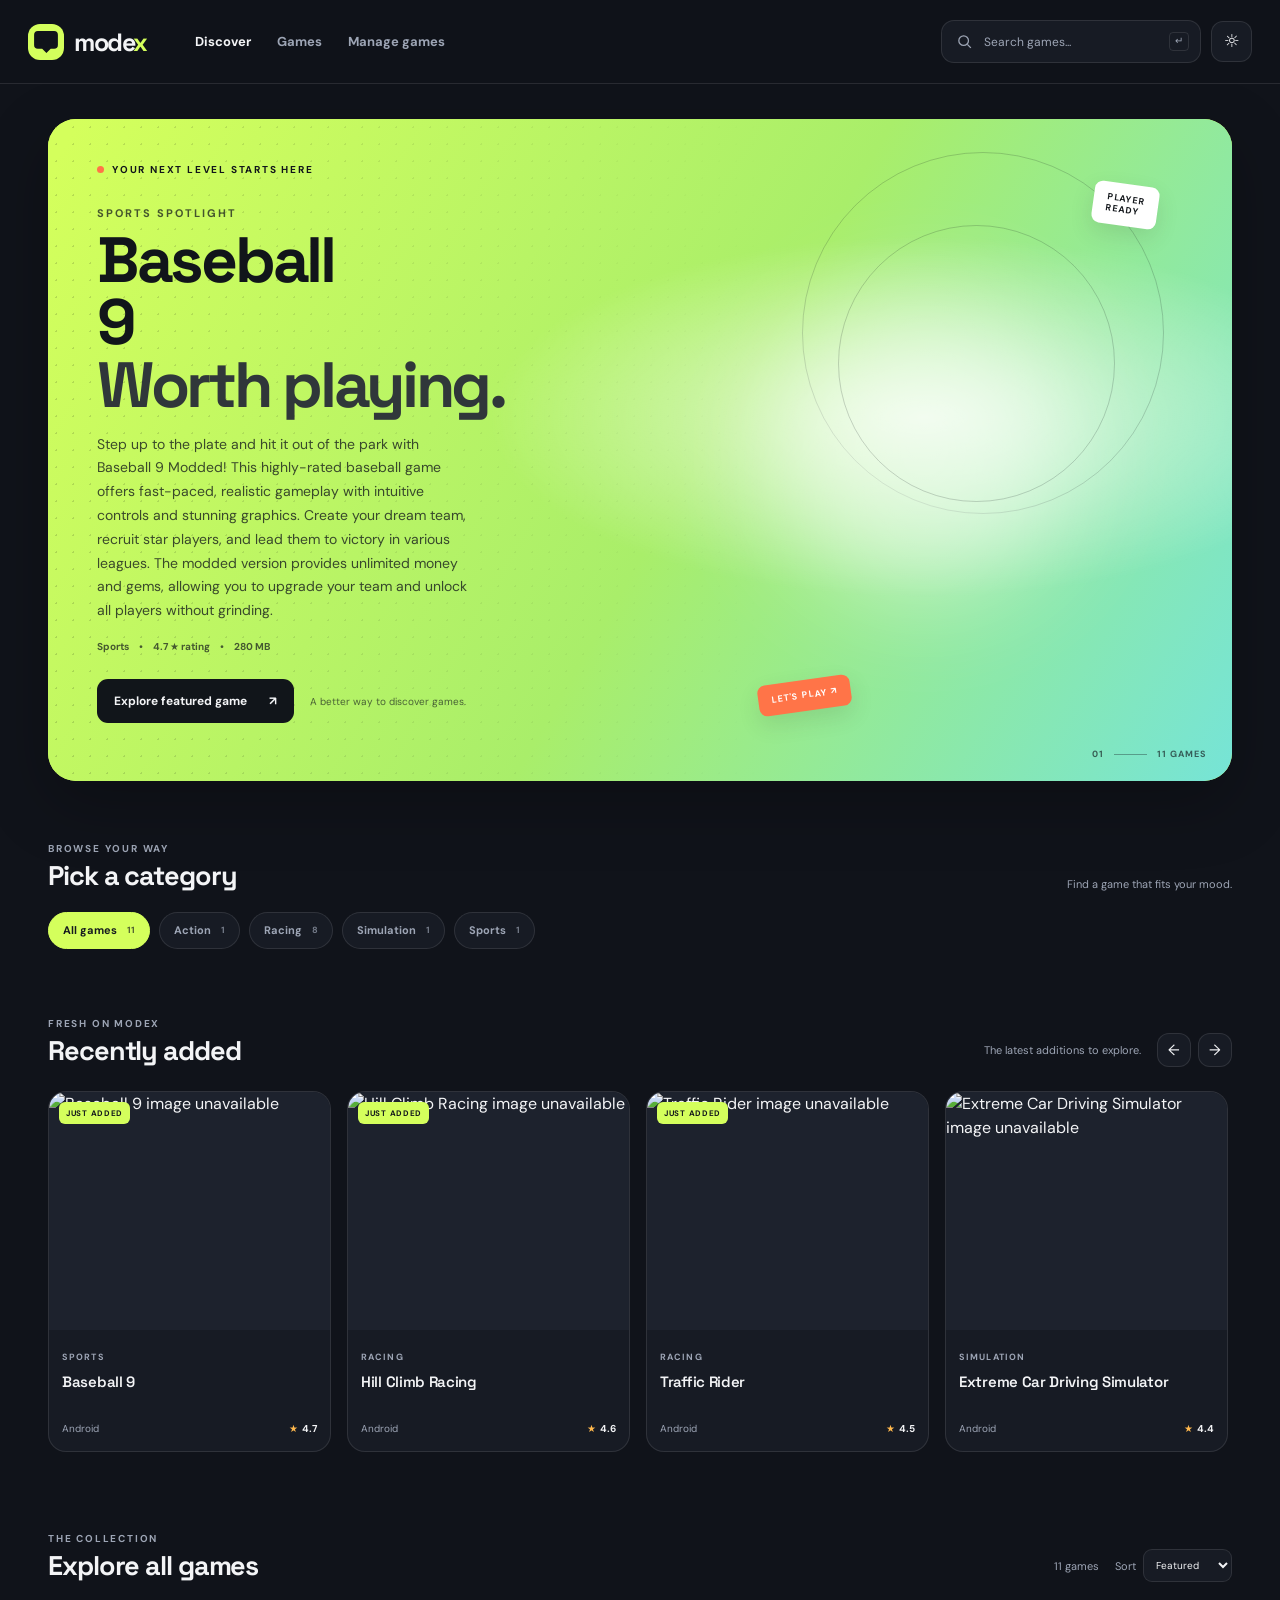
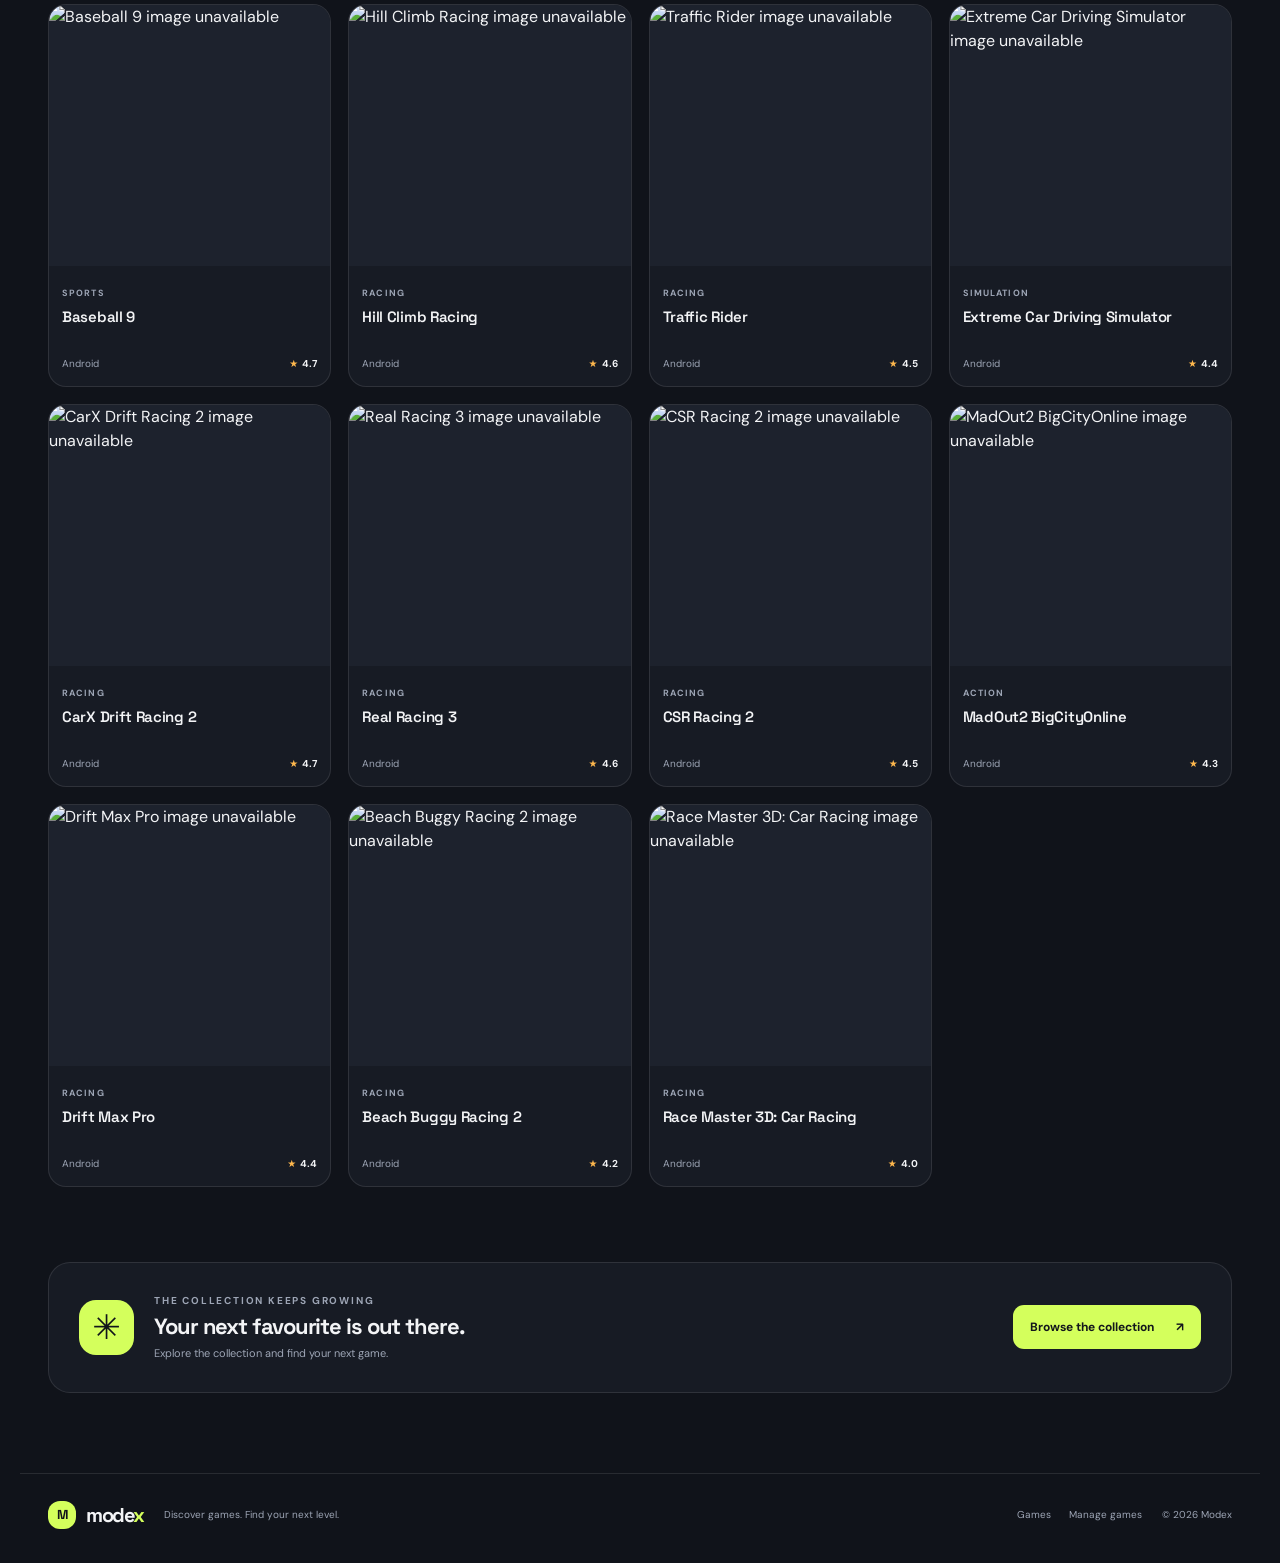
==== index.html @ 3b29550b "Add files via upload" ====
<!doctype html>
<html lang="en">
<head>
  <meta charset="utf-8">
  <meta name="viewport" content="width=device-width, initial-scale=1">
  <meta name="theme-color" content="#10131a">
  <meta name="description" content="Discover mobile games, browse categories, explore game details, and find your next favourite game on Modex.">
  <title>Modex — Discover your next game</title>
  <link rel="icon" href="images/Baseball%209.png" type="image/png">
  <link rel="stylesheet" href="style.css">
  <script src="app.js" defer></script>
</head>
<body data-page="home" data-base="./">
  <header class="site-header">
    <a class="brand" href="./" aria-label="Modex home"><span class="brand-mark"><svg viewBox="0 0 40 40" aria-hidden="true"><path d="M6 11.5a4.5 4.5 0 0 1 4.5-4.5h19a4.5 4.5 0 0 1 4.5 4.5v12a4.5 4.5 0 0 1-4.5 4.5h-4l-5 5-5-5h-5A4.5 4.5 0 0 1 6 23.5z" fill="currentColor"/><path d="M13 14v7m-3.5-3.5h7M26 15h.1M29 20h.1" stroke="#10131a" stroke-width="2.4" stroke-linecap="round"/></svg></span><span>mode<span class="brand-accent">x</span></span></a>
    <nav class="header-nav" aria-label="Main navigation"><a class="nav-link active" href="./">Discover</a><a class="nav-link" href="#games">Games</a><a class="nav-link" href="./admin.html">Manage games</a></nav>
    <div class="header-tools"><form class="search-box" id="searchForm" role="search"><svg viewBox="0 0 24 24" aria-hidden="true"><circle cx="10.8" cy="10.8" r="6.8"/><path d="m16 16 5 5"/></svg><input id="searchInput" name="q" type="search" placeholder="Search games..." aria-label="Search games"><kbd>↵</kbd></form><button class="icon-button" id="themeToggle" type="button" aria-label="Switch color theme" title="Switch theme"><span id="themeGlyph">☼</span></button></div>
  </header>

  <main class="page-wrap">
    <section class="hero" id="hero" aria-labelledby="heroTitle">
      <div class="hero-copy"><p class="eyebrow"><span class="eyebrow-dot"></span> YOUR NEXT LEVEL STARTS HERE</p><p class="hero-kicker" id="heroKicker">FEATURED GAME</p><h1 id="heroTitle">Find your<br><span>next obsession.</span></h1><p class="hero-description" id="heroDescription">Explore standout mobile games, discover new worlds, and pick your next challenge.</p><div class="hero-meta" id="heroMeta"><span>Mobile games</span><span>•</span><span>Fresh discoveries</span></div><div class="hero-actions"><a class="button button-light" href="#games" id="heroAction">Explore games <span aria-hidden="true">↗</span></a><span class="hero-note">A better way to discover games.</span></div></div>
      <div class="hero-art" id="heroArt" aria-hidden="true"><div class="hero-orbit orbit-one"></div><div class="hero-orbit orbit-two"></div><div class="hero-art-glow"></div><img id="heroImage" src="images/Baseball%209.png" alt="" fetchpriority="high"><span class="hero-sticker sticker-top">PLAYER<br>READY</span><span class="hero-sticker sticker-bottom">LET'S PLAY ↗</span></div>
      <div class="hero-index"><span id="heroIndex">01</span><span class="hero-index-line"></span><span id="heroTotal">11 GAMES</span></div>
    </section>

    <section class="section-block category-block" aria-labelledby="categoryHeading"><div class="section-heading compact-heading"><div><p class="section-overline">BROWSE YOUR WAY</p><h2 id="categoryHeading">Pick a category</h2></div><span class="heading-aside">Find a game that fits your mood.</span></div><div class="category-list" id="categoryList" aria-label="Filter games by category"><button class="category-chip selected" data-category="all" type="button">All games</button></div></section>

    <section class="section-block" id="new-games" aria-labelledby="newHeading"><div class="section-heading"><div><p class="section-overline">FRESH ON MODEX</p><h2 id="newHeading">Recently added</h2></div><div class="section-controls"><span class="heading-aside">The latest additions to explore.</span><div class="rail-controls"><button class="icon-button rail-button" id="railPrev" type="button" aria-label="Scroll recent games left">←</button><button class="icon-button rail-button" id="railNext" type="button" aria-label="Scroll recent games right">→</button></div></div></div><div class="game-rail" id="recentGames" aria-live="polite"><div class="loading-state">Loading games…</div></div></section>

    <section class="section-block catalog-section" id="games" aria-labelledby="gamesHeading"><div class="section-heading"><div><p class="section-overline">THE COLLECTION</p><h2 id="gamesHeading">Explore all games</h2></div><div class="catalog-tools"><span id="resultsCount" class="results-count">11 games</span><label class="sort-control">Sort <select id="sortSelect" aria-label="Sort games"><option value="featured">Featured</option><option value="name">Name A–Z</option><option value="rating">Top rating</option></select></label></div></div><div class="game-grid" id="gameGrid"><div class="loading-state">Loading games…</div></div><p class="empty-state hidden" id="emptyState">No games match that search. Try another title or category.</p></section>

    <section class="bottom-banner"><div class="banner-spark">✳</div><div><p class="section-overline">THE COLLECTION KEEPS GROWING</p><h2>Your next favourite is out there.</h2><p>Explore the collection and find your next game.</p></div><a href="#games" class="button button-dark">Browse the collection <span aria-hidden="true">↗</span></a></section>
  </main>
  <footer class="site-footer"><a class="brand footer-brand" href="./"><span class="brand-mark">M</span><span>mode<span class="brand-accent">x</span></span></a><p>Discover games. Find your next level.</p><div class="footer-links"><a href="#games">Games</a><a href="./admin.html">Manage games</a></div><span class="copyright">© <span id="currentYear">2026</span> Modex</span></footer>
</body>
</html>
---- style.css ----
@import url('https://fonts.googleapis.com/css2?family=DM+Sans:wght@400;500;600;700&family=Space+Grotesk:wght@400;500;600;700&display=swap');
:root{color-scheme:dark;--bg:#10131a;--panel:#171b24;--panel2:#1d222d;--ink:#f3f4f6;--muted:#9da5b5;--line:rgba(255,255,255,.1);--lime:#d4ff5c;--orange:#ff7448;--cyan:#76e4d7;--shadow:0 22px 65px rgba(0,0,0,.25);--page:1240px}
[data-theme="light"]{color-scheme:light;--bg:#f5f5f0;--panel:#fff;--panel2:#eeefe7;--ink:#191d24;--muted:#656d79;--line:rgba(22,27,37,.12);--lime:#c9f442;--orange:#e8552c;--cyan:#1b9c90;--shadow:0 22px 65px rgba(15,22,30,.09)}
*{box-sizing:border-box}html{scroll-behavior:smooth;scroll-padding-top:105px}body{margin:0;background:var(--bg);color:var(--ink);font-family:'DM Sans',system-ui,sans-serif;line-height:1.5;transition:background .2s,color .2s}a{color:inherit;text-decoration:none}button,input,select,textarea{font:inherit}button,a,select{-webkit-tap-highlight-color:transparent}button{color:inherit}button:focus-visible,a:focus-visible,input:focus-visible,select:focus-visible,textarea:focus-visible{outline:3px solid var(--cyan);outline-offset:3px}.site-header{height:84px;border-bottom:1px solid var(--line);display:flex;align-items:center;gap:48px;padding:0 max(28px,calc((100vw - var(--page))/2));position:sticky;top:0;z-index:50;background:color-mix(in srgb,var(--bg) 90%,transparent);backdrop-filter:blur(18px)}.brand{display:flex;align-items:center;gap:10px;font:700 25px 'Space Grotesk',sans-serif;letter-spacing:-1.5px;white-space:nowrap}.brand-mark{width:36px;height:36px;background:var(--lime);color:#10131a;border-radius:12px;display:grid;place-items:center;font-weight:700;letter-spacing:-1px}.brand-mark svg{width:34px;height:34px}.brand-accent{color:var(--lime)}.header-nav{display:flex;align-items:center;gap:26px}.nav-link{color:var(--muted);font-size:13px;font-weight:700;transition:color .2s}.nav-link:hover,.nav-link.active{color:var(--ink)}.header-tools{display:flex;align-items:center;gap:10px;margin-left:auto}.search-box{height:43px;width:min(260px,28vw);display:flex;align-items:center;gap:9px;padding:0 11px 0 14px;background:var(--panel);border:1px solid var(--line);border-radius:13px}.search-box svg{width:17px;height:17px;fill:none;stroke:var(--muted);stroke-width:1.8;flex-shrink:0}.search-box input{min-width:0;width:100%;outline:none;border:0;color:var(--ink);background:transparent;font-size:12px}.search-box input::placeholder{color:var(--muted)}kbd{font-size:10px;color:var(--muted);border:1px solid var(--line);padding:1px 5px;border-radius:4px}.icon-button{width:41px;height:41px;border:1px solid var(--line);border-radius:12px;background:var(--panel);display:grid;place-items:center;cursor:pointer;font-size:18px;transition:transform .2s,border-color .2s}.icon-button:hover{transform:translateY(-2px);border-color:var(--lime)}.page-wrap{max-width:var(--page);padding:35px 28px 80px;margin:0 auto}.hero{min-height:410px;border-radius:28px;position:relative;overflow:hidden;isolation:isolate;background:#d4ff5c;color:#11151a;display:grid;grid-template-columns:1.06fr .94fr;box-shadow:var(--shadow)}.hero:before{content:"";position:absolute;inset:0;z-index:-1;background:radial-gradient(ellipse at 74% 45%,rgba(255,255,255,.75),transparent 35%),linear-gradient(120deg,#d4ff5c 2%,#a9ee6a 54%,#76e4d7 100%)}.hero:after{content:"";position:absolute;z-index:-1;inset:0;opacity:.15;background-image:radial-gradient(#111 1px,transparent 1px);background-size:17px 17px;mask-image:linear-gradient(90deg,#000,transparent 62%)}.hero-copy{padding:43px 0 58px 49px;position:relative;z-index:3;max-width:550px}.eyebrow,.section-overline{font-size:10px;letter-spacing:1.8px;font-weight:700;margin:0 0 10px}.eyebrow{display:flex;align-items:center;gap:8px}.eyebrow-dot{width:7px;height:7px;background:var(--orange);border-radius:50%}.hero-kicker{font-size:11px;font-weight:700;letter-spacing:2px;margin:28px 0 7px;color:rgba(17,21,26,.72)}h1,h2,h3,p{margin-top:0}.hero h1{font:700 clamp(42px,5vw,65px)/.98 'Space Grotesk',sans-serif;letter-spacing:-3.3px;margin:0 0 16px}.hero h1 span{color:#30373a}.hero-description{font-size:14px;line-height:1.7;color:rgba(17,21,26,.77);max-width:370px;margin-bottom:16px}.hero-meta{display:flex;align-items:center;gap:10px;font-size:10px;font-weight:700;color:rgba(17,21,26,.7)}.hero-actions{display:flex;align-items:center;gap:16px;margin-top:25px}.button{display:inline-flex;align-items:center;justify-content:center;gap:22px;padding:13px 17px;border-radius:11px;font-size:12px;font-weight:700;transition:transform .2s,filter .2s}.button:hover{transform:translateY(-2px);filter:brightness(1.04)}.button-light{background:#11151a;color:#f3f4f6}.button-dark{background:var(--lime);color:#13171c}.hero-note{font-size:10px;color:rgba(17,21,26,.65)}.hero-art{position:absolute;inset:0 0 0 48%;display:grid;place-items:center;overflow:hidden}.hero-art:before{content:"";position:absolute;width:360px;height:360px;border:1px solid rgba(15,20,24,.18);border-radius:50%;right:11%;top:5%}.hero-art:after{content:"";position:absolute;width:275px;height:275px;border:1px solid rgba(15,20,24,.18);border-radius:50%;right:19%;top:16%}.hero-art-glow{position:absolute;width:290px;height:290px;background:rgba(255,255,255,.5);filter:blur(55px);border-radius:50%}.hero-art img{position:relative;z-index:2;width:clamp(205px,27vw,300px);height:clamp(205px,27vw,300px);object-fit:cover;border:8px solid rgba(255,255,255,.6);border-radius:33%;transform:rotate(7deg);box-shadow:0 32px 60px rgba(22,40,23,.25)}.hero-sticker{position:absolute;z-index:3;font-size:9px;line-height:1.2;font-weight:700;letter-spacing:1px;padding:10px 13px;background:#fff;color:#15191d;border-radius:8px;box-shadow:0 9px 22px #38462a22}.sticker-top{top:65px;right:12%;transform:rotate(8deg)}.sticker-bottom{bottom:70px;left:23%;background:var(--orange);color:#fff;transform:rotate(-8deg)}.hero-index{position:absolute;right:25px;bottom:20px;display:flex;align-items:center;gap:10px;font-size:9px;font-weight:700;letter-spacing:1px;color:rgba(17,21,26,.65);z-index:4}.hero-index-line{height:1px;width:33px;background:rgba(17,21,26,.35)}.section-block{margin-top:60px}.section-heading{display:flex;align-items:flex-end;justify-content:space-between;gap:20px;margin-bottom:22px}.section-overline{color:var(--muted);margin-bottom:4px}.section-heading h2,.bottom-banner h2{font:700 27px/1.2 'Space Grotesk',sans-serif;letter-spacing:-1.1px;margin:0}.heading-aside{color:var(--muted);font-size:11px}.compact-heading{margin-bottom:17px}.category-list{display:flex;gap:9px;overflow-x:auto;padding:3px 0 7px;scrollbar-width:none}.category-list::-webkit-scrollbar{display:none}.category-chip{display:flex;align-items:center;gap:10px;white-space:nowrap;border:1px solid var(--line);border-radius:100px;padding:9px 14px;background:var(--panel);color:var(--muted);font-size:11px;font-weight:700;cursor:pointer;transition:all .2s}.category-chip:hover,.category-chip.selected{background:var(--lime);border-color:var(--lime);color:#161a1f}.chip-count{font-size:9px;opacity:.7}.section-controls,.catalog-tools{display:flex;align-items:center;gap:16px}.rail-controls{display:flex;gap:7px}.rail-button{width:34px;height:34px;font-size:15px}.game-rail{display:grid;grid-auto-columns:calc((100% - 48px)/4);grid-auto-flow:column;gap:16px;overflow-x:auto;padding:2px 2px 13px;scroll-snap-type:x mandatory;scrollbar-width:thin;scrollbar-color:var(--line) transparent}.game-card{min-width:0;scroll-snap-align:start;border:1px solid var(--line);background:var(--panel);border-radius:18px;overflow:hidden;transition:transform .2s,border-color .2s,background .2s;position:relative}.game-card:hover{transform:translateY(-4px);border-color:color-mix(in srgb,var(--lime) 60%,var(--line))}.game-card-link{display:block;height:100%}.game-card-image{display:block;width:100%;aspect-ratio:1.18;object-fit:cover;background:var(--panel2)}.game-card-body{padding:13px 13px 15px}.game-category{display:inline-block;color:var(--muted);text-transform:uppercase;letter-spacing:1.1px;font-size:9px;font-weight:700;margin-bottom:7px}.game-card h3{font:600 15px/1.35 'Space Grotesk',sans-serif;letter-spacing:-.3px;margin:0 0 9px;min-height:40px}.game-card-meta{display:flex;align-items:center;justify-content:space-between;gap:8px;font-size:10px;color:var(--muted)}.rating{color:var(--ink);display:flex;align-items:center;gap:4px;font-weight:700}.rating-star{color:#ffb84d}.new-tag{position:absolute;left:10px;top:10px;padding:5px 7px;font-size:8px;letter-spacing:.7px;font-weight:700;background:var(--lime);color:#13171c;border-radius:6px}.catalog-section{margin-top:66px}.catalog-tools{font-size:11px;color:var(--muted)}.results-count{white-space:nowrap}.sort-control{display:flex;align-items:center;gap:7px}.sort-control select{background:var(--panel);color:var(--ink);border:1px solid var(--line);border-radius:9px;padding:8px;font-size:10px}.game-grid{display:grid;grid-template-columns:repeat(4,minmax(0,1fr));gap:17px}.game-grid .game-card-image{aspect-ratio:1.08}.empty-state{text-align:center;padding:45px 15px;color:var(--muted);border:1px dashed var(--line);border-radius:16px}.hidden{display:none!important}.loading-state{padding:28px;color:var(--muted);font-size:12px}.bottom-banner{display:flex;align-items:center;gap:20px;margin-top:75px;padding:30px;border:1px solid var(--line);border-radius:22px;background:var(--panel);position:relative;overflow:hidden}.banner-spark{width:55px;height:55px;flex-shrink:0;display:grid;place-items:center;border-radius:17px;background:var(--lime);color:#11151a;font-size:34px}.bottom-banner>div:nth-child(2){flex:1}.bottom-banner h2{font-size:22px;margin-bottom:6px}.bottom-banner p:last-child{font-size:11px;color:var(--muted);margin:0}.bottom-banner .section-overline{margin-bottom:5px}.site-footer{max-width:var(--page);margin:0 auto;border-top:1px solid var(--line);padding:27px 28px 34px;display:flex;align-items:center;gap:20px;color:var(--muted);font-size:10px}.footer-brand{color:var(--ink);font-size:20px}.footer-brand .brand-mark{width:28px;height:28px;font-size:13px}.site-footer p{margin:0}.footer-links{display:flex;gap:18px;margin-left:auto}.footer-links a:hover{color:var(--ink)}.copyright{white-space:nowrap}.game-detail-wrap{max-width:var(--page);margin:0 auto;padding:28px 28px 75px}.breadcrumb{display:flex;align-items:center;gap:8px;color:var(--muted);font-size:11px;margin:0 0 20px}.breadcrumb a:hover{color:var(--ink)}.detail-hero{position:relative;overflow:hidden;isolation:isolate;border-radius:26px;min-height:360px;background:#d4ff5c;color:#12161b;padding:32px;display:grid;grid-template-columns:1.08fr .92fr;gap:30px;align-items:center}.detail-hero:before{content:"";position:absolute;inset:0;z-index:-1;background:radial-gradient(circle at 78% 45%,rgba(255,255,255,.8),transparent 28%),linear-gradient(120deg,#d4ff5c,#a6ed72 53%,#76e4d7)}.detail-copy{max-width:610px;position:relative;z-index:2}.detail-copy .eyebrow{color:#303a2c}.detail-category{font-size:10px;font-weight:700;letter-spacing:1.6px;text-transform:uppercase;margin:22px 0 8px;color:#34402d}.detail-title{font:700 clamp(36px,5vw,59px)/1.02 'Space Grotesk',sans-serif;letter-spacing:-2.8px;margin:0 0 12px;overflow-wrap:anywhere}.detail-intro{font-size:13px;line-height:1.8;max-width:530px;color:#29322a}.detail-pills{display:flex;flex-wrap:wrap;gap:8px;margin-top:18px}.detail-pill{border:1px solid rgba(17,21,26,.25);border-radius:8px;padding:7px 10px;font-size:10px;font-weight:700}.detail-actions{display:flex;gap:10px;flex-wrap:wrap;margin-top:23px}.detail-image-frame{position:relative;display:grid;place-items:center;min-height:280px}.detail-image-frame:before,.detail-image-frame:after{content:"";position:absolute;aspect-ratio:1;border:1px solid #18201928;border-radius:50%;width:100%;max-width:340px}.detail-image-frame:after{max-width:255px}.detail-image{position:relative;z-index:2;width:min(250px,75%);aspect-ratio:1;object-fit:cover;border:8px solid #ffffffa8;border-radius:27%;transform:rotate(5deg);box-shadow:0 24px 50px #24381e30}.detail-content-grid{display:grid;grid-template-columns:minmax(0,1.5fr) minmax(240px,.7fr);gap:22px;margin-top:26px;align-items:start}.detail-main-column,.detail-side-card{border:1px solid var(--line);background:var(--panel);border-radius:18px;padding:25px}.detail-main-column h2,.detail-side-card h2{font:700 21px 'Space Grotesk',sans-serif;letter-spacing:-.6px;margin:0 0 14px}.detail-main-column p{font-size:13px;line-height:1.85;color:var(--muted);margin-bottom:24px}.feature-list{list-style:none;padding:0;margin:0 0 25px;display:grid;grid-template-columns:1fr 1fr;gap:10px}.feature-list li{display:flex;gap:9px;font-size:12px;padding:13px;background:var(--panel2);border-radius:10px}.feature-list li:before{content:"✓";color:var(--cyan);font-weight:700}.feature-list li:last-child{margin-bottom:0}.detail-facts{display:grid;gap:0;margin:0}.detail-fact{display:flex;justify-content:space-between;gap:18px;padding:13px 0;border-bottom:1px solid var(--line);font-size:12px}.detail-fact:last-child{border-bottom:0}.detail-fact dt{color:var(--muted)}.detail-fact dd{margin:0;text-align:right;font-weight:700;overflow-wrap:anywhere}.download-panel{background:var(--lime);color:#14181c;border-radius:16px;padding:19px;margin-bottom:16px}.download-panel h2{font:700 19px 'Space Grotesk',sans-serif;margin:0 0 7px}.download-panel p{font-size:11px;line-height:1.65;margin:0 0 14px;color:#303a2b}.download-panel .button{background:#14181c;color:#fff;width:100%;justify-content:space-between}.small-note{font-size:10px;line-height:1.6;color:var(--muted)}.related-section{margin-top:48px}.related-grid{display:grid;grid-template-columns:repeat(4,minmax(0,1fr));gap:15px}.game-hero-placeholder{padding:40px;border-radius:20px;background:var(--panel);color:var(--muted)}.admin-wrap{max-width:1000px;min-height:70vh;margin:0 auto;padding:38px 26px 80px}.admin-intro{padding:30px;border-radius:22px;background:var(--panel);border:1px solid var(--line);margin-bottom:22px}.admin-intro h1{font:700 35px 'Space Grotesk',sans-serif;letter-spacing:-1.6px;margin:6px 0 8px}.admin-intro p{font-size:12px;color:var(--muted);max-width:650px;margin:0}.admin-notice{border-left:3px solid var(--orange);background:var(--panel2);padding:13px 15px;margin-top:17px;font-size:11px;line-height:1.7;color:var(--muted)}.admin-panel{border:1px solid var(--line);background:var(--panel);border-radius:18px;padding:22px;margin:18px 0}.admin-panel h2{font:700 20px 'Space Grotesk',sans-serif;margin:0 0 14px}.admin-form-grid{display:grid;grid-template-columns:1fr 1fr;gap:14px}.field{display:grid;gap:6px}.field.full{grid-column:1/-1}.field label{font-size:11px;font-weight:700;color:var(--muted)}.field input,.field textarea,.field select{width:100%;padding:11px 12px;border:1px solid var(--line);border-radius:10px;background:var(--bg);color:var(--ink);font-size:12px}.field textarea{min-height:80px;resize:vertical}.admin-actions{display:flex;flex-wrap:wrap;gap:9px;margin-top:16px}.admin-button{padding:10px 14px;border-radius:10px;border:1px solid var(--line);background:var(--panel2);font-size:11px;font-weight:700;cursor:pointer}.admin-button.primary{background:var(--lime);border-color:var(--lime);color:#11151a}.admin-button.danger{color:#ff9a83}.admin-games-list{display:grid;gap:8px}.admin-game-row{display:flex;align-items:center;gap:12px;padding:10px;border-radius:11px;background:var(--panel2)}.admin-game-row img{width:42px;height:42px;border-radius:9px;object-fit:cover}.admin-game-row .row-copy{flex:1;min-width:0}.admin-game-row strong{display:block;font-size:12px}.admin-game-row small{display:block;color:var(--muted);font-size:10px}.admin-status{font-size:11px;color:var(--muted);margin-top:10px;min-height:18px}.admin-status.error{color:#ff8d7a}.admin-status.success{color:var(--cyan)}
@media(max-width:1050px){.site-header{gap:25px}.header-nav{gap:17px}.game-rail{grid-auto-columns:calc((100% - 32px)/3)}.game-grid,.related-grid{grid-template-columns:repeat(3,minmax(0,1fr))}.hero-copy{padding-left:35px}.hero-art{left:47%}.hero h1{font-size:54px}}
@media(max-width:760px){.site-header{height:auto;min-height:72px;flex-wrap:wrap;gap:12px;padding:14px 18px}.brand{font-size:23px}.header-nav{order:3;width:100%;gap:23px;padding:3px 0 1px}.nav-link{font-size:12px}.header-tools{gap:7px}.search-box{width:clamp(145px,42vw,260px);height:39px}.icon-button{width:39px;height:39px}.page-wrap{padding:22px 17px 56px}.hero{min-height:540px;display:block;border-radius:23px}.hero-copy{padding:29px 25px 0;max-width:100%}.eyebrow{font-size:9px}.hero-kicker{margin-top:19px}.hero h1{font-size:48px;letter-spacing:-2.6px}.hero-description{font-size:12px;max-width:310px}.hero-actions{margin-top:17px}.hero-art{inset:44% 0 0 0;align-items:center}.hero-art:before{width:260px;height:260px;right:16%;top:0}.hero-art:after{width:205px;height:205px;right:23%;top:10%}.hero-art img{width:190px;height:190px}.hero-sticker{font-size:8px;padding:8px 10px}.sticker-top{top:20px;right:12%}.sticker-bottom{bottom:25px;left:13%}.hero-index{bottom:13px;right:14px}.section-block{margin-top:42px}.section-heading{align-items:flex-start;gap:13px;flex-direction:column;margin-bottom:17px}.section-heading h2{font-size:24px}.heading-aside{font-size:10px}.section-controls{width:100%;justify-content:space-between}.catalog-tools{width:100%;justify-content:space-between}.game-rail{grid-auto-columns:calc((100% - 14px)/2);gap:12px}.game-grid,.related-grid{grid-template-columns:repeat(2,minmax(0,1fr));gap:12px}.game-card{border-radius:14px}.game-card-body{padding:11px}.game-card h3{font-size:13px;min-height:35px}.game-card-meta{font-size:9px}.game-grid .game-card-image{aspect-ratio:1}.bottom-banner{align-items:flex-start;flex-wrap:wrap;padding:22px;margin-top:50px}.banner-spark{width:42px;height:42px;font-size:25px;border-radius:13px}.bottom-banner>div:nth-child(2){min-width:70%}.bottom-banner h2{font-size:19px}.bottom-banner .button{margin-left:0}.site-footer{padding:22px 17px 28px;flex-wrap:wrap;gap:13px}.site-footer p{width:calc(100% - 150px);text-align:right}.footer-links{margin:0;order:3;width:100%}.copyright{margin-left:auto}.game-detail-wrap{padding:20px 17px 55px}.detail-hero{padding:25px 22px 18px;display:flex;flex-direction:column;align-items:stretch;gap:5px;border-radius:22px}.detail-title{font-size:43px;letter-spacing:-2px}.detail-intro{font-size:12px}.detail-image-frame{min-height:210px}.detail-image{width:170px}.detail-image-frame:before{width:230px}.detail-image-frame:after{width:180px}.detail-content-grid{grid-template-columns:1fr;gap:13px;margin-top:15px}.detail-main-column,.detail-side-card{padding:19px}.detail-main-column h2,.detail-side-card h2{font-size:19px}.feature-list{grid-template-columns:1fr}.related-section{margin-top:38px}.admin-wrap{padding:25px 17px 55px}.admin-intro{padding:22px}.admin-intro h1{font-size:29px}.admin-panel{padding:17px}.admin-form-grid{grid-template-columns:1fr}.field.full{grid-column:auto}}
@media(max-width:390px){.header-nav{gap:16px}.nav-link{font-size:11px}.search-box{width:145px}.hero h1{font-size:42px}.hero{min-height:520px}.hero-art{top:48%}.hero-art img{width:166px;height:166px}.detail-title{font-size:36px}.game-grid{gap:9px}.game-card-body{padding:9px}.game-card h3{font-size:12px}.footer-links{gap:12px}}
@media(prefers-reduced-motion:reduce){*,*::before,*::after{scroll-behavior:auto!important;transition:none!important;animation:none!important}}
.button-disabled{background:var(--panel2);color:var(--muted);cursor:not-allowed;justify-content:center}.screenshot-gallery{display:grid;grid-template-columns:repeat(3,minmax(0,1fr));gap:14px}.screenshot-card{margin:0;overflow:hidden;border-radius:16px;border:1px solid var(--line);background:var(--panel)}.screenshot-card img{display:block;width:100%;aspect-ratio:9/16;max-height:390px;object-fit:cover}@media(max-width:760px){.screenshot-gallery{grid-template-columns:repeat(2,minmax(0,1fr));gap:10px}.screenshot-card img{max-height:300px}}
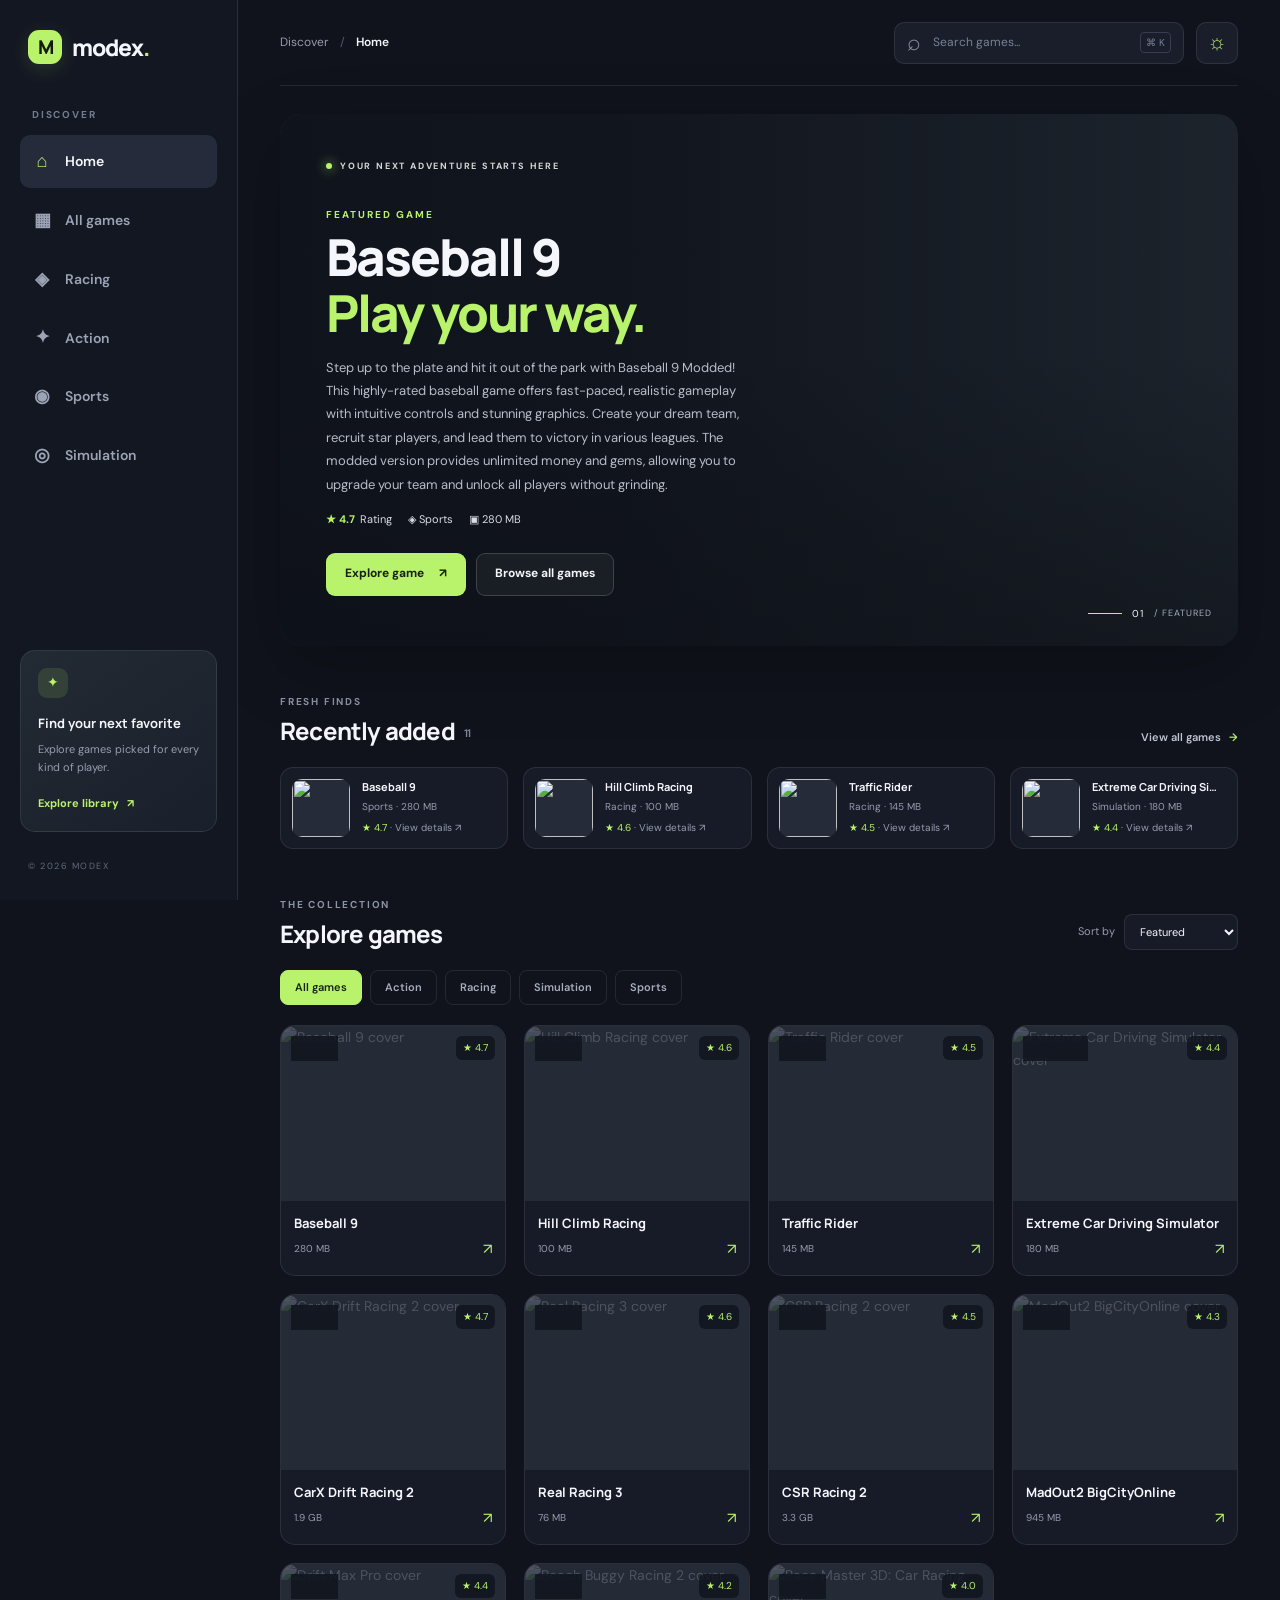
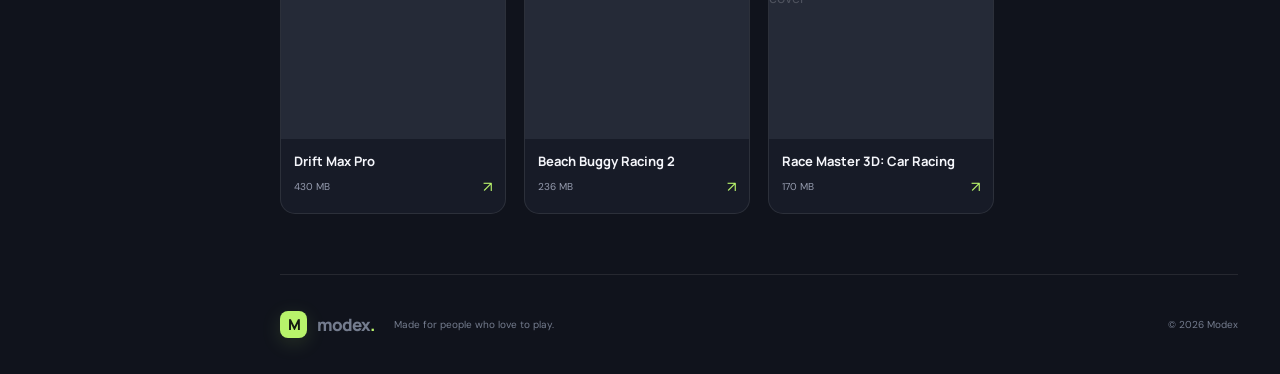
==== commit 2ef3974b: "Add files via upload" ====
--- a/index.html
+++ b/index.html
@@ -1,37 +1,36 @@
 <!doctype html>
 <html lang="en">
 <head>
-  <meta charset="utf-8">
-  <meta name="viewport" content="width=device-width, initial-scale=1">
-  <meta name="theme-color" content="#10131a">
-  <meta name="description" content="Discover mobile games, browse categories, explore game details, and find your next favourite game on Modex.">
-  <title>Modex — Discover your next game</title>
-  <link rel="icon" href="images/Baseball%209.png" type="image/png">
-  <link rel="stylesheet" href="style.css">
-  <script src="app.js" defer></script>
+  <meta charset="utf-8"><meta name="viewport" content="width=device-width, initial-scale=1">
+  <meta name="theme-color" content="#10131c">
+  <meta name="description" content="Discover mobile games, browse game details, features, ratings and download information on Modex.">
+  <title>Modex — Discover your next game</title><link rel="stylesheet" href="style.css">
 </head>
-<body data-page="home" data-base="./">
-  <header class="site-header">
-    <a class="brand" href="./" aria-label="Modex home"><span class="brand-mark"><svg viewBox="0 0 40 40" aria-hidden="true"><path d="M6 11.5a4.5 4.5 0 0 1 4.5-4.5h19a4.5 4.5 0 0 1 4.5 4.5v12a4.5 4.5 0 0 1-4.5 4.5h-4l-5 5-5-5h-5A4.5 4.5 0 0 1 6 23.5z" fill="currentColor"/><path d="M13 14v7m-3.5-3.5h7M26 15h.1M29 20h.1" stroke="#10131a" stroke-width="2.4" stroke-linecap="round"/></svg></span><span>mode<span class="brand-accent">x</span></span></a>
-    <nav class="header-nav" aria-label="Main navigation"><a class="nav-link active" href="./">Discover</a><a class="nav-link" href="#games">Games</a><a class="nav-link" href="./admin.html">Manage games</a></nav>
-    <div class="header-tools"><form class="search-box" id="searchForm" role="search"><svg viewBox="0 0 24 24" aria-hidden="true"><circle cx="10.8" cy="10.8" r="6.8"/><path d="m16 16 5 5"/></svg><input id="searchInput" name="q" type="search" placeholder="Search games..." aria-label="Search games"><kbd>↵</kbd></form><button class="icon-button" id="themeToggle" type="button" aria-label="Switch color theme" title="Switch theme"><span id="themeGlyph">☼</span></button></div>
-  </header>
-
-  <main class="page-wrap">
-    <section class="hero" id="hero" aria-labelledby="heroTitle">
-      <div class="hero-copy"><p class="eyebrow"><span class="eyebrow-dot"></span> YOUR NEXT LEVEL STARTS HERE</p><p class="hero-kicker" id="heroKicker">FEATURED GAME</p><h1 id="heroTitle">Find your<br><span>next obsession.</span></h1><p class="hero-description" id="heroDescription">Explore standout mobile games, discover new worlds, and pick your next challenge.</p><div class="hero-meta" id="heroMeta"><span>Mobile games</span><span>•</span><span>Fresh discoveries</span></div><div class="hero-actions"><a class="button button-light" href="#games" id="heroAction">Explore games <span aria-hidden="true">↗</span></a><span class="hero-note">A better way to discover games.</span></div></div>
-      <div class="hero-art" id="heroArt" aria-hidden="true"><div class="hero-orbit orbit-one"></div><div class="hero-orbit orbit-two"></div><div class="hero-art-glow"></div><img id="heroImage" src="images/Baseball%209.png" alt="" fetchpriority="high"><span class="hero-sticker sticker-top">PLAYER<br>READY</span><span class="hero-sticker sticker-bottom">LET'S PLAY ↗</span></div>
-      <div class="hero-index"><span id="heroIndex">01</span><span class="hero-index-line"></span><span id="heroTotal">11 GAMES</span></div>
-    </section>
-
-    <section class="section-block category-block" aria-labelledby="categoryHeading"><div class="section-heading compact-heading"><div><p class="section-overline">BROWSE YOUR WAY</p><h2 id="categoryHeading">Pick a category</h2></div><span class="heading-aside">Find a game that fits your mood.</span></div><div class="category-list" id="categoryList" aria-label="Filter games by category"><button class="category-chip selected" data-category="all" type="button">All games</button></div></section>
-
-    <section class="section-block" id="new-games" aria-labelledby="newHeading"><div class="section-heading"><div><p class="section-overline">FRESH ON MODEX</p><h2 id="newHeading">Recently added</h2></div><div class="section-controls"><span class="heading-aside">The latest additions to explore.</span><div class="rail-controls"><button class="icon-button rail-button" id="railPrev" type="button" aria-label="Scroll recent games left">←</button><button class="icon-button rail-button" id="railNext" type="button" aria-label="Scroll recent games right">→</button></div></div></div><div class="game-rail" id="recentGames" aria-live="polite"><div class="loading-state">Loading games…</div></div></section>
-
-    <section class="section-block catalog-section" id="games" aria-labelledby="gamesHeading"><div class="section-heading"><div><p class="section-overline">THE COLLECTION</p><h2 id="gamesHeading">Explore all games</h2></div><div class="catalog-tools"><span id="resultsCount" class="results-count">11 games</span><label class="sort-control">Sort <select id="sortSelect" aria-label="Sort games"><option value="featured">Featured</option><option value="name">Name A–Z</option><option value="rating">Top rating</option></select></label></div></div><div class="game-grid" id="gameGrid"><div class="loading-state">Loading games…</div></div><p class="empty-state hidden" id="emptyState">No games match that search. Try another title or category.</p></section>
-
-    <section class="bottom-banner"><div class="banner-spark">✳</div><div><p class="section-overline">THE COLLECTION KEEPS GROWING</p><h2>Your next favourite is out there.</h2><p>Explore the collection and find your next game.</p></div><a href="#games" class="button button-dark">Browse the collection <span aria-hidden="true">↗</span></a></section>
-  </main>
-  <footer class="site-footer"><a class="brand footer-brand" href="./"><span class="brand-mark">M</span><span>mode<span class="brand-accent">x</span></span></a><p>Discover games. Find your next level.</p><div class="footer-links"><a href="#games">Games</a><a href="./admin.html">Manage games</a></div><span class="copyright">© <span id="currentYear">2026</span> Modex</span></footer>
-</body>
-</html>
+<body>
+  <div class="app-shell">
+    <aside class="sidebar" id="sidebar">
+      <a class="brand" href="#home" aria-label="Modex home"><span class="brand-mark">M</span><span>modex<span class="brand-dot">.</span></span></a>
+      <p class="nav-label">DISCOVER</p>
+      <nav class="main-nav" aria-label="Main navigation">
+        <a href="#home" class="nav-link active" data-nav="home"><span>⌂</span> Home</a>
+        <a href="#games" class="nav-link" data-nav="games"><span>▦</span> All games</a>
+        <a href="#games" class="nav-link" data-category="Racing"><span>◈</span> Racing</a>
+        <a href="#games" class="nav-link" data-category="Action"><span>✦</span> Action</a>
+        <a href="#games" class="nav-link" data-category="Sports"><span>◉</span> Sports</a>
+        <a href="#games" class="nav-link" data-category="Simulation"><span>◎</span> Simulation</a>
+      </nav>
+      <div class="sidebar-bottom"><div class="sidebar-promo"><span class="promo-icon">✦</span><strong>Find your next favorite</strong><p>Explore games picked for every kind of player.</p><a href="#games">Explore library <span>↗</span></a></div><p class="sidebar-foot">© 2026 MODEX</p></div>
+    </aside>
+    <main class="main-content">
+      <header class="topbar"><button class="mobile-menu" id="mobileMenu" aria-label="Open menu">☰</button><div class="breadcrumb"><span>Discover</span><span class="crumb-slash">/</span><strong id="breadcrumbCurrent">Home</strong></div><div class="top-actions"><label class="search-box"><span>⌕</span><input id="searchInput" type="search" placeholder="Search games..." aria-label="Search games"><kbd>⌘ K</kbd></label><button class="icon-button" id="themeToggle" aria-label="Toggle light mode" title="Toggle theme">☼</button></div></header>
+      <section id="homeView">
+        <section class="hero" id="featuredHero"><div class="hero-art" id="heroArt"></div><div class="hero-shade"></div><div class="hero-content"><div class="eyebrow"><span class="eyebrow-dot"></span> YOUR NEXT ADVENTURE STARTS HERE</div><p class="hero-kicker">FEATURED GAME</p><h1 id="heroTitle">Discover something<br> <em>extraordinary.</em></h1><p class="hero-copy" id="heroDescription">Explore standout mobile games and find your next obsession.</p><div class="hero-meta" id="heroMeta"></div><div class="hero-buttons"><button class="button button-primary" id="heroExplore">Explore game <span>↗</span></button><a class="button button-ghost" href="#games">Browse all games</a></div></div><div class="hero-index"><span class="index-line"></span><span id="heroIndex">01</span><span class="index-muted">/ FEATURED</span></div></section>
+        <section class="section-block" id="newSection"><div class="section-heading"><div><p class="section-kicker">FRESH FINDS</p><h2>Recently added <span class="heading-count" id="newCount">00</span></h2></div><a class="text-link" href="#games">View all games <span>→</span></a></div><div class="new-game-strip" id="newGames"></div></section>
+        <section class="section-block" id="popularSection"><div class="section-heading"><div><p class="section-kicker">THE COLLECTION</p><h2>Explore games</h2></div><div class="sort-wrap"><span>Sort by</span><select id="sortSelect" aria-label="Sort games"><option value="featured">Featured</option><option value="rating">Top rated</option><option value="az">Name A–Z</option></select></div></div><div class="filter-row" id="categoryFilters"><button class="filter-chip selected" data-filter="All">All games</button></div><div class="game-grid" id="allGamesGrid"></div><div class="empty-state hidden" id="emptyState"><span>⌕</span><h3>No games found</h3><p>Try another title or choose a different category.</p><button class="button button-primary" id="clearSearch">Clear filters</button></div></section>
+      </section>
+      <section class="detail-view hidden" id="detailView"><button class="back-link" id="backToHome">← <span>Back to discovery</span></button><div id="detailMount"></div></section>
+      <footer class="site-footer"><a class="brand brand-small" href="#home"><span class="brand-mark">M</span><span>modex<span class="brand-dot">.</span></span></a><p>Made for people who love to play.</p><span>© 2026 Modex</span></footer>
+    </main>
+  </div>
+  <script src="script.js"></script>
+</body></html>
--- a/style.css
+++ b/style.css
@@ -1,9 +1,5 @@
-@import url('https://fonts.googleapis.com/css2?family=DM+Sans:wght@400;500;600;700&family=Space+Grotesk:wght@400;500;600;700&display=swap');
-:root{color-scheme:dark;--bg:#10131a;--panel:#171b24;--panel2:#1d222d;--ink:#f3f4f6;--muted:#9da5b5;--line:rgba(255,255,255,.1);--lime:#d4ff5c;--orange:#ff7448;--cyan:#76e4d7;--shadow:0 22px 65px rgba(0,0,0,.25);--page:1240px}
-[data-theme="light"]{color-scheme:light;--bg:#f5f5f0;--panel:#fff;--panel2:#eeefe7;--ink:#191d24;--muted:#656d79;--line:rgba(22,27,37,.12);--lime:#c9f442;--orange:#e8552c;--cyan:#1b9c90;--shadow:0 22px 65px rgba(15,22,30,.09)}
-*{box-sizing:border-box}html{scroll-behavior:smooth;scroll-padding-top:105px}body{margin:0;background:var(--bg);color:var(--ink);font-family:'DM Sans',system-ui,sans-serif;line-height:1.5;transition:background .2s,color .2s}a{color:inherit;text-decoration:none}button,input,select,textarea{font:inherit}button,a,select{-webkit-tap-highlight-color:transparent}button{color:inherit}button:focus-visible,a:focus-visible,input:focus-visible,select:focus-visible,textarea:focus-visible{outline:3px solid var(--cyan);outline-offset:3px}.site-header{height:84px;border-bottom:1px solid var(--line);display:flex;align-items:center;gap:48px;padding:0 max(28px,calc((100vw - var(--page))/2));position:sticky;top:0;z-index:50;background:color-mix(in srgb,var(--bg) 90%,transparent);backdrop-filter:blur(18px)}.brand{display:flex;align-items:center;gap:10px;font:700 25px 'Space Grotesk',sans-serif;letter-spacing:-1.5px;white-space:nowrap}.brand-mark{width:36px;height:36px;background:var(--lime);color:#10131a;border-radius:12px;display:grid;place-items:center;font-weight:700;letter-spacing:-1px}.brand-mark svg{width:34px;height:34px}.brand-accent{color:var(--lime)}.header-nav{display:flex;align-items:center;gap:26px}.nav-link{color:var(--muted);font-size:13px;font-weight:700;transition:color .2s}.nav-link:hover,.nav-link.active{color:var(--ink)}.header-tools{display:flex;align-items:center;gap:10px;margin-left:auto}.search-box{height:43px;width:min(260px,28vw);display:flex;align-items:center;gap:9px;padding:0 11px 0 14px;background:var(--panel);border:1px solid var(--line);border-radius:13px}.search-box svg{width:17px;height:17px;fill:none;stroke:var(--muted);stroke-width:1.8;flex-shrink:0}.search-box input{min-width:0;width:100%;outline:none;border:0;color:var(--ink);background:transparent;font-size:12px}.search-box input::placeholder{color:var(--muted)}kbd{font-size:10px;color:var(--muted);border:1px solid var(--line);padding:1px 5px;border-radius:4px}.icon-button{width:41px;height:41px;border:1px solid var(--line);border-radius:12px;background:var(--panel);display:grid;place-items:center;cursor:pointer;font-size:18px;transition:transform .2s,border-color .2s}.icon-button:hover{transform:translateY(-2px);border-color:var(--lime)}.page-wrap{max-width:var(--page);padding:35px 28px 80px;margin:0 auto}.hero{min-height:410px;border-radius:28px;position:relative;overflow:hidden;isolation:isolate;background:#d4ff5c;color:#11151a;display:grid;grid-template-columns:1.06fr .94fr;box-shadow:var(--shadow)}.hero:before{content:"";position:absolute;inset:0;z-index:-1;background:radial-gradient(ellipse at 74% 45%,rgba(255,255,255,.75),transparent 35%),linear-gradient(120deg,#d4ff5c 2%,#a9ee6a 54%,#76e4d7 100%)}.hero:after{content:"";position:absolute;z-index:-1;inset:0;opacity:.15;background-image:radial-gradient(#111 1px,transparent 1px);background-size:17px 17px;mask-image:linear-gradient(90deg,#000,transparent 62%)}.hero-copy{padding:43px 0 58px 49px;position:relative;z-index:3;max-width:550px}.eyebrow,.section-overline{font-size:10px;letter-spacing:1.8px;font-weight:700;margin:0 0 10px}.eyebrow{display:flex;align-items:center;gap:8px}.eyebrow-dot{width:7px;height:7px;background:var(--orange);border-radius:50%}.hero-kicker{font-size:11px;font-weight:700;letter-spacing:2px;margin:28px 0 7px;color:rgba(17,21,26,.72)}h1,h2,h3,p{margin-top:0}.hero h1{font:700 clamp(42px,5vw,65px)/.98 'Space Grotesk',sans-serif;letter-spacing:-3.3px;margin:0 0 16px}.hero h1 span{color:#30373a}.hero-description{font-size:14px;line-height:1.7;color:rgba(17,21,26,.77);max-width:370px;margin-bottom:16px}.hero-meta{display:flex;align-items:center;gap:10px;font-size:10px;font-weight:700;color:rgba(17,21,26,.7)}.hero-actions{display:flex;align-items:center;gap:16px;margin-top:25px}.button{display:inline-flex;align-items:center;justify-content:center;gap:22px;padding:13px 17px;border-radius:11px;font-size:12px;font-weight:700;transition:transform .2s,filter .2s}.button:hover{transform:translateY(-2px);filter:brightness(1.04)}.button-light{background:#11151a;color:#f3f4f6}.button-dark{background:var(--lime);color:#13171c}.hero-note{font-size:10px;color:rgba(17,21,26,.65)}.hero-art{position:absolute;inset:0 0 0 48%;display:grid;place-items:center;overflow:hidden}.hero-art:before{content:"";position:absolute;width:360px;height:360px;border:1px solid rgba(15,20,24,.18);border-radius:50%;right:11%;top:5%}.hero-art:after{content:"";position:absolute;width:275px;height:275px;border:1px solid rgba(15,20,24,.18);border-radius:50%;right:19%;top:16%}.hero-art-glow{position:absolute;width:290px;height:290px;background:rgba(255,255,255,.5);filter:blur(55px);border-radius:50%}.hero-art img{position:relative;z-index:2;width:clamp(205px,27vw,300px);height:clamp(205px,27vw,300px);object-fit:cover;border:8px solid rgba(255,255,255,.6);border-radius:33%;transform:rotate(7deg);box-shadow:0 32px 60px rgba(22,40,23,.25)}.hero-sticker{position:absolute;z-index:3;font-size:9px;line-height:1.2;font-weight:700;letter-spacing:1px;padding:10px 13px;background:#fff;color:#15191d;border-radius:8px;box-shadow:0 9px 22px #38462a22}.sticker-top{top:65px;right:12%;transform:rotate(8deg)}.sticker-bottom{bottom:70px;left:23%;background:var(--orange);color:#fff;transform:rotate(-8deg)}.hero-index{position:absolute;right:25px;bottom:20px;display:flex;align-items:center;gap:10px;font-size:9px;font-weight:700;letter-spacing:1px;color:rgba(17,21,26,.65);z-index:4}.hero-index-line{height:1px;width:33px;background:rgba(17,21,26,.35)}.section-block{margin-top:60px}.section-heading{display:flex;align-items:flex-end;justify-content:space-between;gap:20px;margin-bottom:22px}.section-overline{color:var(--muted);margin-bottom:4px}.section-heading h2,.bottom-banner h2{font:700 27px/1.2 'Space Grotesk',sans-serif;letter-spacing:-1.1px;margin:0}.heading-aside{color:var(--muted);font-size:11px}.compact-heading{margin-bottom:17px}.category-list{display:flex;gap:9px;overflow-x:auto;padding:3px 0 7px;scrollbar-width:none}.category-list::-webkit-scrollbar{display:none}.category-chip{display:flex;align-items:center;gap:10px;white-space:nowrap;border:1px solid var(--line);border-radius:100px;padding:9px 14px;background:var(--panel);color:var(--muted);font-size:11px;font-weight:700;cursor:pointer;transition:all .2s}.category-chip:hover,.category-chip.selected{background:var(--lime);border-color:var(--lime);color:#161a1f}.chip-count{font-size:9px;opacity:.7}.section-controls,.catalog-tools{display:flex;align-items:center;gap:16px}.rail-controls{display:flex;gap:7px}.rail-button{width:34px;height:34px;font-size:15px}.game-rail{display:grid;grid-auto-columns:calc((100% - 48px)/4);grid-auto-flow:column;gap:16px;overflow-x:auto;padding:2px 2px 13px;scroll-snap-type:x mandatory;scrollbar-width:thin;scrollbar-color:var(--line) transparent}.game-card{min-width:0;scroll-snap-align:start;border:1px solid var(--line);background:var(--panel);border-radius:18px;overflow:hidden;transition:transform .2s,border-color .2s,background .2s;position:relative}.game-card:hover{transform:translateY(-4px);border-color:color-mix(in srgb,var(--lime) 60%,var(--line))}.game-card-link{display:block;height:100%}.game-card-image{display:block;width:100%;aspect-ratio:1.18;object-fit:cover;background:var(--panel2)}.game-card-body{padding:13px 13px 15px}.game-category{display:inline-block;color:var(--muted);text-transform:uppercase;letter-spacing:1.1px;font-size:9px;font-weight:700;margin-bottom:7px}.game-card h3{font:600 15px/1.35 'Space Grotesk',sans-serif;letter-spacing:-.3px;margin:0 0 9px;min-height:40px}.game-card-meta{display:flex;align-items:center;justify-content:space-between;gap:8px;font-size:10px;color:var(--muted)}.rating{color:var(--ink);display:flex;align-items:center;gap:4px;font-weight:700}.rating-star{color:#ffb84d}.new-tag{position:absolute;left:10px;top:10px;padding:5px 7px;font-size:8px;letter-spacing:.7px;font-weight:700;background:var(--lime);color:#13171c;border-radius:6px}.catalog-section{margin-top:66px}.catalog-tools{font-size:11px;color:var(--muted)}.results-count{white-space:nowrap}.sort-control{display:flex;align-items:center;gap:7px}.sort-control select{background:var(--panel);color:var(--ink);border:1px solid var(--line);border-radius:9px;padding:8px;font-size:10px}.game-grid{display:grid;grid-template-columns:repeat(4,minmax(0,1fr));gap:17px}.game-grid .game-card-image{aspect-ratio:1.08}.empty-state{text-align:center;padding:45px 15px;color:var(--muted);border:1px dashed var(--line);border-radius:16px}.hidden{display:none!important}.loading-state{padding:28px;color:var(--muted);font-size:12px}.bottom-banner{display:flex;align-items:center;gap:20px;margin-top:75px;padding:30px;border:1px solid var(--line);border-radius:22px;background:var(--panel);position:relative;overflow:hidden}.banner-spark{width:55px;height:55px;flex-shrink:0;display:grid;place-items:center;border-radius:17px;background:var(--lime);color:#11151a;font-size:34px}.bottom-banner>div:nth-child(2){flex:1}.bottom-banner h2{font-size:22px;margin-bottom:6px}.bottom-banner p:last-child{font-size:11px;color:var(--muted);margin:0}.bottom-banner .section-overline{margin-bottom:5px}.site-footer{max-width:var(--page);margin:0 auto;border-top:1px solid var(--line);padding:27px 28px 34px;display:flex;align-items:center;gap:20px;color:var(--muted);font-size:10px}.footer-brand{color:var(--ink);font-size:20px}.footer-brand .brand-mark{width:28px;height:28px;font-size:13px}.site-footer p{margin:0}.footer-links{display:flex;gap:18px;margin-left:auto}.footer-links a:hover{color:var(--ink)}.copyright{white-space:nowrap}.game-detail-wrap{max-width:var(--page);margin:0 auto;padding:28px 28px 75px}.breadcrumb{display:flex;align-items:center;gap:8px;color:var(--muted);font-size:11px;margin:0 0 20px}.breadcrumb a:hover{color:var(--ink)}.detail-hero{position:relative;overflow:hidden;isolation:isolate;border-radius:26px;min-height:360px;background:#d4ff5c;color:#12161b;padding:32px;display:grid;grid-template-columns:1.08fr .92fr;gap:30px;align-items:center}.detail-hero:before{content:"";position:absolute;inset:0;z-index:-1;background:radial-gradient(circle at 78% 45%,rgba(255,255,255,.8),transparent 28%),linear-gradient(120deg,#d4ff5c,#a6ed72 53%,#76e4d7)}.detail-copy{max-width:610px;position:relative;z-index:2}.detail-copy .eyebrow{color:#303a2c}.detail-category{font-size:10px;font-weight:700;letter-spacing:1.6px;text-transform:uppercase;margin:22px 0 8px;color:#34402d}.detail-title{font:700 clamp(36px,5vw,59px)/1.02 'Space Grotesk',sans-serif;letter-spacing:-2.8px;margin:0 0 12px;overflow-wrap:anywhere}.detail-intro{font-size:13px;line-height:1.8;max-width:530px;color:#29322a}.detail-pills{display:flex;flex-wrap:wrap;gap:8px;margin-top:18px}.detail-pill{border:1px solid rgba(17,21,26,.25);border-radius:8px;padding:7px 10px;font-size:10px;font-weight:700}.detail-actions{display:flex;gap:10px;flex-wrap:wrap;margin-top:23px}.detail-image-frame{position:relative;display:grid;place-items:center;min-height:280px}.detail-image-frame:before,.detail-image-frame:after{content:"";position:absolute;aspect-ratio:1;border:1px solid #18201928;border-radius:50%;width:100%;max-width:340px}.detail-image-frame:after{max-width:255px}.detail-image{position:relative;z-index:2;width:min(250px,75%);aspect-ratio:1;object-fit:cover;border:8px solid #ffffffa8;border-radius:27%;transform:rotate(5deg);box-shadow:0 24px 50px #24381e30}.detail-content-grid{display:grid;grid-template-columns:minmax(0,1.5fr) minmax(240px,.7fr);gap:22px;margin-top:26px;align-items:start}.detail-main-column,.detail-side-card{border:1px solid var(--line);background:var(--panel);border-radius:18px;padding:25px}.detail-main-column h2,.detail-side-card h2{font:700 21px 'Space Grotesk',sans-serif;letter-spacing:-.6px;margin:0 0 14px}.detail-main-column p{font-size:13px;line-height:1.85;color:var(--muted);margin-bottom:24px}.feature-list{list-style:none;padding:0;margin:0 0 25px;display:grid;grid-template-columns:1fr 1fr;gap:10px}.feature-list li{display:flex;gap:9px;font-size:12px;padding:13px;background:var(--panel2);border-radius:10px}.feature-list li:before{content:"✓";color:var(--cyan);font-weight:700}.feature-list li:last-child{margin-bottom:0}.detail-facts{display:grid;gap:0;margin:0}.detail-fact{display:flex;justify-content:space-between;gap:18px;padding:13px 0;border-bottom:1px solid var(--line);font-size:12px}.detail-fact:last-child{border-bottom:0}.detail-fact dt{color:var(--muted)}.detail-fact dd{margin:0;text-align:right;font-weight:700;overflow-wrap:anywhere}.download-panel{background:var(--lime);color:#14181c;border-radius:16px;padding:19px;margin-bottom:16px}.download-panel h2{font:700 19px 'Space Grotesk',sans-serif;margin:0 0 7px}.download-panel p{font-size:11px;line-height:1.65;margin:0 0 14px;color:#303a2b}.download-panel .button{background:#14181c;color:#fff;width:100%;justify-content:space-between}.small-note{font-size:10px;line-height:1.6;color:var(--muted)}.related-section{margin-top:48px}.related-grid{display:grid;grid-template-columns:repeat(4,minmax(0,1fr));gap:15px}.game-hero-placeholder{padding:40px;border-radius:20px;background:var(--panel);color:var(--muted)}.admin-wrap{max-width:1000px;min-height:70vh;margin:0 auto;padding:38px 26px 80px}.admin-intro{padding:30px;border-radius:22px;background:var(--panel);border:1px solid var(--line);margin-bottom:22px}.admin-intro h1{font:700 35px 'Space Grotesk',sans-serif;letter-spacing:-1.6px;margin:6px 0 8px}.admin-intro p{font-size:12px;color:var(--muted);max-width:650px;margin:0}.admin-notice{border-left:3px solid var(--orange);background:var(--panel2);padding:13px 15px;margin-top:17px;font-size:11px;line-height:1.7;color:var(--muted)}.admin-panel{border:1px solid var(--line);background:var(--panel);border-radius:18px;padding:22px;margin:18px 0}.admin-panel h2{font:700 20px 'Space Grotesk',sans-serif;margin:0 0 14px}.admin-form-grid{display:grid;grid-template-columns:1fr 1fr;gap:14px}.field{display:grid;gap:6px}.field.full{grid-column:1/-1}.field label{font-size:11px;font-weight:700;color:var(--muted)}.field input,.field textarea,.field select{width:100%;padding:11px 12px;border:1px solid var(--line);border-radius:10px;background:var(--bg);color:var(--ink);font-size:12px}.field textarea{min-height:80px;resize:vertical}.admin-actions{display:flex;flex-wrap:wrap;gap:9px;margin-top:16px}.admin-button{padding:10px 14px;border-radius:10px;border:1px solid var(--line);background:var(--panel2);font-size:11px;font-weight:700;cursor:pointer}.admin-button.primary{background:var(--lime);border-color:var(--lime);color:#11151a}.admin-button.danger{color:#ff9a83}.admin-games-list{display:grid;gap:8px}.admin-game-row{display:flex;align-items:center;gap:12px;padding:10px;border-radius:11px;background:var(--panel2)}.admin-game-row img{width:42px;height:42px;border-radius:9px;object-fit:cover}.admin-game-row .row-copy{flex:1;min-width:0}.admin-game-row strong{display:block;font-size:12px}.admin-game-row small{display:block;color:var(--muted);font-size:10px}.admin-status{font-size:11px;color:var(--muted);margin-top:10px;min-height:18px}.admin-status.error{color:#ff8d7a}.admin-status.success{color:var(--cyan)}
-@media(max-width:1050px){.site-header{gap:25px}.header-nav{gap:17px}.game-rail{grid-auto-columns:calc((100% - 32px)/3)}.game-grid,.related-grid{grid-template-columns:repeat(3,minmax(0,1fr))}.hero-copy{padding-left:35px}.hero-art{left:47%}.hero h1{font-size:54px}}
-@media(max-width:760px){.site-header{height:auto;min-height:72px;flex-wrap:wrap;gap:12px;padding:14px 18px}.brand{font-size:23px}.header-nav{order:3;width:100%;gap:23px;padding:3px 0 1px}.nav-link{font-size:12px}.header-tools{gap:7px}.search-box{width:clamp(145px,42vw,260px);height:39px}.icon-button{width:39px;height:39px}.page-wrap{padding:22px 17px 56px}.hero{min-height:540px;display:block;border-radius:23px}.hero-copy{padding:29px 25px 0;max-width:100%}.eyebrow{font-size:9px}.hero-kicker{margin-top:19px}.hero h1{font-size:48px;letter-spacing:-2.6px}.hero-description{font-size:12px;max-width:310px}.hero-actions{margin-top:17px}.hero-art{inset:44% 0 0 0;align-items:center}.hero-art:before{width:260px;height:260px;right:16%;top:0}.hero-art:after{width:205px;height:205px;right:23%;top:10%}.hero-art img{width:190px;height:190px}.hero-sticker{font-size:8px;padding:8px 10px}.sticker-top{top:20px;right:12%}.sticker-bottom{bottom:25px;left:13%}.hero-index{bottom:13px;right:14px}.section-block{margin-top:42px}.section-heading{align-items:flex-start;gap:13px;flex-direction:column;margin-bottom:17px}.section-heading h2{font-size:24px}.heading-aside{font-size:10px}.section-controls{width:100%;justify-content:space-between}.catalog-tools{width:100%;justify-content:space-between}.game-rail{grid-auto-columns:calc((100% - 14px)/2);gap:12px}.game-grid,.related-grid{grid-template-columns:repeat(2,minmax(0,1fr));gap:12px}.game-card{border-radius:14px}.game-card-body{padding:11px}.game-card h3{font-size:13px;min-height:35px}.game-card-meta{font-size:9px}.game-grid .game-card-image{aspect-ratio:1}.bottom-banner{align-items:flex-start;flex-wrap:wrap;padding:22px;margin-top:50px}.banner-spark{width:42px;height:42px;font-size:25px;border-radius:13px}.bottom-banner>div:nth-child(2){min-width:70%}.bottom-banner h2{font-size:19px}.bottom-banner .button{margin-left:0}.site-footer{padding:22px 17px 28px;flex-wrap:wrap;gap:13px}.site-footer p{width:calc(100% - 150px);text-align:right}.footer-links{margin:0;order:3;width:100%}.copyright{margin-left:auto}.game-detail-wrap{padding:20px 17px 55px}.detail-hero{padding:25px 22px 18px;display:flex;flex-direction:column;align-items:stretch;gap:5px;border-radius:22px}.detail-title{font-size:43px;letter-spacing:-2px}.detail-intro{font-size:12px}.detail-image-frame{min-height:210px}.detail-image{width:170px}.detail-image-frame:before{width:230px}.detail-image-frame:after{width:180px}.detail-content-grid{grid-template-columns:1fr;gap:13px;margin-top:15px}.detail-main-column,.detail-side-card{padding:19px}.detail-main-column h2,.detail-side-card h2{font-size:19px}.feature-list{grid-template-columns:1fr}.related-section{margin-top:38px}.admin-wrap{padding:25px 17px 55px}.admin-intro{padding:22px}.admin-intro h1{font-size:29px}.admin-panel{padding:17px}.admin-form-grid{grid-template-columns:1fr}.field.full{grid-column:auto}}
-@media(max-width:390px){.header-nav{gap:16px}.nav-link{font-size:11px}.search-box{width:145px}.hero h1{font-size:42px}.hero{min-height:520px}.hero-art{top:48%}.hero-art img{width:166px;height:166px}.detail-title{font-size:36px}.game-grid{gap:9px}.game-card-body{padding:9px}.game-card h3{font-size:12px}.footer-links{gap:12px}}
-@media(prefers-reduced-motion:reduce){*,*::before,*::after{scroll-behavior:auto!important;transition:none!important;animation:none!important}}
-.button-disabled{background:var(--panel2);color:var(--muted);cursor:not-allowed;justify-content:center}.screenshot-gallery{display:grid;grid-template-columns:repeat(3,minmax(0,1fr));gap:14px}.screenshot-card{margin:0;overflow:hidden;border-radius:16px;border:1px solid var(--line);background:var(--panel)}.screenshot-card img{display:block;width:100%;aspect-ratio:9/16;max-height:390px;object-fit:cover}@media(max-width:760px){.screenshot-gallery{grid-template-columns:repeat(2,minmax(0,1fr));gap:10px}.screenshot-card img{max-height:300px}}
+@import url('https://fonts.googleapis.com/css2?family=DM+Sans:wght@400;500;600;700&family=Manrope:wght@400;500;600;700;800&display=swap');
+:root{--bg:#10131c;--panel:#171b27;--panel2:#1c2130;--text:#f5f6fb;--muted:#969caf;--line:rgba(255,255,255,.09);--accent:#b8f36b;--accent2:#d5ff9e;--shadow:0 22px 70px rgba(0,0,0,.24)}*{box-sizing:border-box}html{scroll-behavior:smooth;scroll-padding-top:90px}body{margin:0;background:var(--bg);color:var(--text);font-family:'DM Sans',sans-serif;font-size:14px;line-height:1.6}button,input,select{font:inherit}button,a,select{-webkit-tap-highlight-color:transparent}a{color:inherit;text-decoration:none}button{color:inherit;cursor:pointer}.app-shell{min-height:100vh}.sidebar{position:fixed;inset:0 auto 0 0;width:238px;padding:30px 20px 18px;background:#131722;border-right:1px solid var(--line);display:flex;flex-direction:column;z-index:20}.brand{display:flex;align-items:center;gap:10px;font:800 23px Manrope,sans-serif;letter-spacing:-1px;padding:0 8px 43px}.brand-mark{display:grid;place-items:center;width:34px;height:34px;border-radius:11px;background:var(--accent);color:#141a10;font:900 19px Manrope;box-shadow:0 5px 20px #b8f36b24}.brand-dot{color:var(--accent)}.nav-label,.section-kicker{font-size:10px;font-weight:700;letter-spacing:1.8px;color:#747c91}.nav-label{padding:0 12px;margin:0 0 12px}.main-nav{display:grid;gap:6px}.nav-link{display:flex;align-items:center;gap:13px;padding:12px;border-radius:10px;color:#9ca3b5;font-weight:600;transition:.2s}.nav-link>span{width:20px;text-align:center;font-size:18px}.nav-link:hover,.nav-link.active{background:#252b3a;color:#f6f7fa}.nav-link.active>span{color:var(--accent)}.sidebar-bottom{margin-top:auto}.sidebar-promo{background:linear-gradient(145deg,#222a34,#1a202b);border:1px solid var(--line);border-radius:15px;padding:17px}.promo-icon{display:grid;place-items:center;width:30px;height:30px;background:#b8f36b20;color:var(--accent);border-radius:9px;margin-bottom:14px}.sidebar-promo strong{font:700 13px Manrope}.sidebar-promo p{font-size:11px;color:var(--muted);line-height:1.6;margin:7px 0 15px}.sidebar-promo a{font-size:11px;font-weight:700;color:var(--accent)}.sidebar-promo a span{padding-left:5px}.sidebar-foot{font-size:9px;letter-spacing:1.5px;color:#626a7b;padding:18px 8px 0}.main-content{margin-left:238px;max-width:1800px;min-height:100vh;padding:0 42px}.topbar{height:86px;display:flex;align-items:center;justify-content:space-between;border-bottom:1px solid var(--line);gap:20px}.breadcrumb{display:flex;align-items:center;gap:11px;color:var(--muted);font-size:12px}.breadcrumb strong{color:var(--text);font-weight:600}.crumb-slash{color:#52596b}.top-actions{display:flex;align-items:center;gap:12px}.search-box{height:42px;width:min(290px,30vw);display:flex;align-items:center;gap:10px;padding:0 12px;background:#191e2a;border:1px solid var(--line);border-radius:10px;color:#8991a4}.search-box>span{font-size:23px;line-height:1}.search-box input{min-width:0;flex:1;background:transparent;border:0;outline:0;color:var(--text);font-size:12px}.search-box input::placeholder{color:#798195}.search-box kbd{font:10px 'DM Sans';padding:3px 5px;border:1px solid #383e4e;border-radius:4px;color:#788195}.icon-button,.mobile-menu{width:42px;height:42px;border:1px solid var(--line);border-radius:10px;background:#191e2a;color:var(--accent);font-size:21px}.mobile-menu{display:none}.hero{position:relative;min-height:405px;margin:28px 0 48px;border-radius:21px;overflow:hidden;background:#222a32;isolation:isolate;box-shadow:var(--shadow)}.hero-art{position:absolute;inset:0;z-index:-2;background:radial-gradient(ellipse at 78% 38%,#8ca65d 0%,#3e5746 22%,#27353b 47%,#202531 70%);background-position:center;background-size:cover;transition:background-image .25s}.hero-art:after{content:'';position:absolute;inset:0;background:linear-gradient(90deg,rgba(15,19,28,.98) 0%,rgba(15,19,28,.89) 36%,rgba(15,19,28,.2) 100%)}.hero-shade{position:absolute;inset:0;z-index:-1;background:linear-gradient(0deg,rgba(12,15,22,.5),transparent 55%)}.hero-content{padding:45px 46px 50px;max-width:620px}.eyebrow{display:flex;align-items:center;gap:8px;font-size:9px;font-weight:700;letter-spacing:1.8px;color:#d5d9d5}.eyebrow-dot{width:6px;height:6px;border-radius:50%;background:var(--accent);box-shadow:0 0 12px var(--accent)}.hero-kicker{font-size:10px;letter-spacing:2px;color:var(--accent);font-weight:700;margin:34px 0 6px}.hero h1{font:800 clamp(32px,4vw,51px)/1.1 Manrope,sans-serif;letter-spacing:-2px;margin:0;max-width:520px}.hero h1 em{font-style:normal;color:var(--accent)}.hero-copy{max-width:420px;color:#b7bdc8;font-size:13px;line-height:1.8;margin:14px 0 15px}.hero-meta{display:flex;align-items:center;gap:16px;color:#d8dce5;font-size:11px}.hero-meta span{display:flex;align-items:center;gap:5px}.hero-meta b{color:var(--accent);font-weight:700}.hero-buttons{display:flex;gap:10px;margin-top:24px}.button{display:inline-flex;align-items:center;justify-content:center;gap:15px;min-height:43px;padding:0 18px;border-radius:9px;border:1px solid transparent;font-size:12px;font-weight:700;transition:transform .2s,background .2s}.button:hover{transform:translateY(-2px)}.button-primary{background:var(--accent);color:#172012}.button-primary:hover{background:var(--accent2)}.button-ghost{background:#ffffff0c;border-color:#ffffff2a;color:#f4f5f8}.hero-index{position:absolute;right:26px;bottom:24px;display:flex;align-items:center;gap:10px;font-size:10px;letter-spacing:1px}.index-line{height:1px;width:34px;background:var(--accent)}.index-muted{color:#a6adba;font-size:9px}.section-block{margin:0 0 48px}.section-heading{display:flex;align-items:end;justify-content:space-between;gap:15px;margin-bottom:20px}.section-kicker{margin:0 0 4px;color:#8c94a6}.section-heading h2{font:750 24px Manrope,sans-serif;letter-spacing:-.8px;margin:0}.heading-count{font:600 11px 'DM Sans';vertical-align:middle;color:#7c8497;margin-left:5px}.text-link{font-size:11px;color:#bfc5d1;font-weight:600}.text-link span{color:var(--accent);padding-left:5px}.new-game-strip{display:grid;grid-template-columns:repeat(4,minmax(0,1fr));gap:15px}.new-card{display:flex;align-items:center;gap:12px;padding:11px;background:var(--panel);border:1px solid var(--line);border-radius:13px;min-width:0;transition:.2s;cursor:pointer}.new-card:hover,.game-card:hover{transform:translateY(-3px);border-color:#b8f36b66;background:#1b2130}.new-card img{width:58px;height:58px;object-fit:cover;border-radius:10px;background:#252b39}.new-card-copy{min-width:0}.new-card h3{font:700 11px/1.5 Manrope;margin:0 0 4px;white-space:nowrap;overflow:hidden;text-overflow:ellipsis}.new-card p{font-size:10px;color:var(--muted);margin:0}.new-card .mini-rating{color:var(--accent);margin-top:5px;font-size:10px}.sort-wrap{display:flex;align-items:center;gap:9px;color:var(--muted);font-size:11px}.sort-wrap select{background:var(--panel);border:1px solid var(--line);border-radius:8px;padding:9px 28px 9px 11px;color:var(--text);outline:0;font-size:11px}.filter-row{display:flex;gap:8px;flex-wrap:wrap;margin:0 0 20px}.filter-chip{border:1px solid var(--line);background:transparent;color:#a7adbc;padding:8px 14px;border-radius:8px;font-size:11px;font-weight:600}.filter-chip:hover,.filter-chip.selected{background:var(--accent);border-color:var(--accent);color:#172012}.game-grid{display:grid;grid-template-columns:repeat(4,minmax(0,1fr));gap:18px}.game-card{background:var(--panel);border:1px solid var(--line);border-radius:15px;overflow:hidden;min-width:0;transition:.2s;cursor:pointer}.game-art-wrap{position:relative;aspect-ratio:1.28;background:#252a37;overflow:hidden}.game-art-wrap img{width:100%;height:100%;display:block;object-fit:cover;transition:transform .35s}.game-card:hover .game-art-wrap img{transform:scale(1.05)}.game-badge{position:absolute;top:10px;left:10px;background:#10131cce;border:1px solid #ffffff18;border-radius:6px;padding:4px 7px;font-size:9px;font-weight:700;backdrop-filter:blur(10px)}.game-rating{position:absolute;top:10px;right:10px;background:#10131cce;border-radius:6px;padding:4px 7px;font-size:10px;color:var(--accent)}.game-card-info{padding:13px 13px 14px}.game-card-title{font:700 13px Manrope;margin:0 0 5px;white-space:nowrap;overflow:hidden;text-overflow:ellipsis}.game-card-sub{display:flex;align-items:center;justify-content:space-between;gap:5px;color:var(--muted);font-size:10px}.card-arrow{color:var(--accent);font-size:15px}.empty-state{text-align:center;padding:65px 15px;color:var(--muted)}.empty-state>span{font-size:34px;color:var(--accent)}.empty-state h3{color:var(--text);font:700 20px Manrope;margin:8px 0}.empty-state p{margin:0 0 20px}.site-footer{border-top:1px solid var(--line);min-height:100px;display:flex;align-items:center;gap:20px;color:#747c8e;font-size:10px;margin-top:60px}.site-footer p{margin-right:auto}.brand-small{padding:0;font-size:17px}.brand-small .brand-mark{width:27px;height:27px;border-radius:8px;font-size:15px}.hidden{display:none!important}.detail-view{padding-top:24px}.back-link{display:inline-flex;gap:10px;align-items:center;background:none;border:0;padding:7px 0;color:var(--accent);font-weight:700;font-size:12px;margin-bottom:20px}.back-link span{color:#aab1c0}.detail-hero{position:relative;display:grid;grid-template-columns:minmax(220px, .72fr) 1.5fr;gap:32px;align-items:center;padding:28px;border-radius:20px;background:linear-gradient(125deg,#202735,#171b26 70%);border:1px solid var(--line);overflow:hidden}.detail-cover{width:100%;max-width:300px;aspect-ratio:1;object-fit:cover;border-radius:19px;box-shadow:0 22px 55px #0007}.detail-kicker{font-size:10px;font-weight:700;letter-spacing:1.8px;color:var(--accent);margin:0 0 8px}.detail-title{font:800 clamp(29px,4vw,46px)/1.15 Manrope;letter-spacing:-1.7px;margin:0 0 12px}.detail-lead{color:#aeb5c5;line-height:1.8;max-width:700px;font-size:13px;margin:0 0 20px}.detail-meta{display:flex;flex-wrap:wrap;gap:9px;margin-bottom:24px}.meta-pill{padding:8px 11px;border-radius:8px;background:#ffffff08;border:1px solid var(--line);font-size:11px;color:#d5d9e2}.meta-pill b{color:var(--accent);font-weight:700}.detail-actions{display:flex;gap:10px;flex-wrap:wrap}.detail-content-grid{display:grid;grid-template-columns:minmax(0,1fr) 270px;gap:22px;margin-top:24px}.detail-panel{padding:23px;border-radius:15px;background:var(--panel);border:1px solid var(--line);margin-bottom:18px}.detail-panel h2{font:750 17px Manrope;margin:0 0 14px}.detail-panel p{color:#aab1c0;font-size:12px;line-height:1.9;margin:0}.feature-list{list-style:none;padding:0;margin:0;display:grid;gap:11px}.feature-list li{display:flex;gap:10px;color:#b9bfcb;font-size:12px;line-height:1.6}.feature-list li:before{content:'✓';display:grid;place-items:center;flex:0 0 19px;height:19px;border-radius:6px;background:#b8f36b1b;color:var(--accent);font-size:11px;font-weight:700}.detail-facts{display:grid;gap:0}.fact-row{display:flex;justify-content:space-between;gap:15px;padding:12px 0;border-bottom:1px solid var(--line);font-size:11px}.fact-row:last-child{border-bottom:0}.fact-row span{color:var(--muted)}.fact-row strong{text-align:right;font-weight:600}.download-panel{background:linear-gradient(145deg,#222c29,#1a2028);border-color:#b8f36b30}.download-panel h2{margin-bottom:8px}.download-panel p{margin-bottom:16px}.download-panel .button{width:100%}.similar-grid{display:grid;grid-template-columns:repeat(4,minmax(0,1fr));gap:14px}.similar-grid .game-card .game-card-info{padding:10px}.similar-grid .game-card-title{font-size:11px}.light-theme{--bg:#f3f5f8;--panel:#fff;--panel2:#eef1f5;--text:#171c27;--muted:#70798b;--line:rgba(18,26,40,.11);--shadow:0 22px 70px rgba(30,40,60,.1)}.light-theme .sidebar{background:#fff}.light-theme .nav-link{color:#737b8c}.light-theme .nav-link.active{background:#eef2e8;color:#1b2317}.light-theme .topbar{border-color:var(--line)}.light-theme .search-box,.light-theme .icon-button,.light-theme .sort-wrap select{background:#fff;color:var(--text)}.light-theme .hero-art:after{background:linear-gradient(90deg,rgba(15,19,28,.95),rgba(15,19,28,.78) 38%,rgba(15,19,28,.1))}.light-theme .detail-hero{background:linear-gradient(125deg,#fff,#e9edf1)}.light-theme .detail-panel{background:#fff}.light-theme .game-card:hover,.light-theme .new-card:hover{background:#f9fbf5}.light-theme .new-card{background:#fff}.light-theme .sidebar-promo{background:#f0f3f5}.light-theme .sidebar-promo strong{color:#202633}.light-theme .filter-chip{color:#5d6677}.light-theme .filter-chip.selected{color:#172012}.light-theme .meta-pill{color:#303746}.light-theme .detail-lead,.light-theme .detail-panel p,.light-theme .feature-list li{color:#616b7d}.light-theme .download-panel{background:#eff5e9}.light-theme .fact-row strong{color:#272d38}
+@media(max-width:1250px){.main-content{padding:0 28px}.sidebar{width:215px}.main-content{margin-left:215px}.game-grid{grid-template-columns:repeat(3,minmax(0,1fr))}.new-game-strip{grid-template-columns:repeat(2,minmax(0,1fr))}.hero{min-height:390px}.detail-content-grid{grid-template-columns:minmax(0,1fr) 240px}}
+@media(max-width:850px){.sidebar{transform:translateX(-100%);transition:transform .25s;width:250px;box-shadow:var(--shadow)}.sidebar.open{transform:translateX(0)}.main-content{margin-left:0;padding:0 22px}.mobile-menu{display:block}.topbar{height:72px}.breadcrumb{margin-right:auto}.hero{margin-top:20px}.detail-hero{grid-template-columns:190px 1fr;gap:22px;padding:22px}.detail-content-grid{grid-template-columns:1fr}.detail-aside{display:grid;grid-template-columns:1fr 1fr;gap:15px}.detail-aside .detail-panel{margin-bottom:0}.similar-grid{grid-template-columns:repeat(3,minmax(0,1fr))}}
+@media(max-width:580px){.main-content{padding:0 14px}.topbar{gap:10px}.breadcrumb{font-size:11px;gap:6px}.search-box{width:42px;padding:0 10px;justify-content:center}.search-box input,.search-box kbd{display:none}.search-box:focus-within{position:absolute;left:65px;right:65px;width:auto;z-index:5}.search-box:focus-within input{display:block}.icon-button,.mobile-menu{width:38px;height:38px}.hero{min-height:430px;margin-bottom:35px}.hero-content{padding:30px 23px 52px}.hero-art:after{background:linear-gradient(90deg,rgba(15,19,28,.94),rgba(15,19,28,.72) 65%,rgba(15,19,28,.38))}.hero h1{font-size:36px;letter-spacing:-1.4px}.hero-kicker{margin-top:30px}.hero-copy{font-size:12px}.hero-index{right:18px;bottom:16px}.section-heading h2{font-size:21px}.section-heading{align-items:start}.new-game-strip{grid-template-columns:1fr;gap:9px}.new-card{padding:9px}.new-card img{width:54px;height:54px}.game-grid{grid-template-columns:repeat(2,minmax(0,1fr));gap:11px}.game-art-wrap{aspect-ratio:1.05}.game-card-info{padding:10px}.game-card-title{font-size:11px}.game-card-sub{font-size:9px}.filter-row{gap:6px}.filter-chip{padding:7px 10px;font-size:10px}.sort-wrap{gap:5px}.sort-wrap>span{display:none}.sort-wrap select{padding:8px 20px 8px 8px;max-width:112px}.site-footer{flex-wrap:wrap;gap:10px;padding:20px 0}.site-footer p{width:100%;order:3;margin:0}.detail-hero{grid-template-columns:1fr;padding:17px;gap:18px}.detail-cover{width:145px;max-width:none;border-radius:15px}.detail-title{font-size:31px}.detail-lead{font-size:12px}.detail-meta{gap:6px;margin-bottom:17px}.meta-pill{font-size:10px;padding:7px 8px}.detail-content-grid{margin-top:15px;gap:12px}.detail-panel{padding:17px}.detail-aside{grid-template-columns:1fr}.similar-grid{grid-template-columns:repeat(2,minmax(0,1fr));gap:10px}.section-block{margin-bottom:35px}.hero-buttons .button{padding:0 12px;gap:7px}.hero-buttons{gap:7px}}
